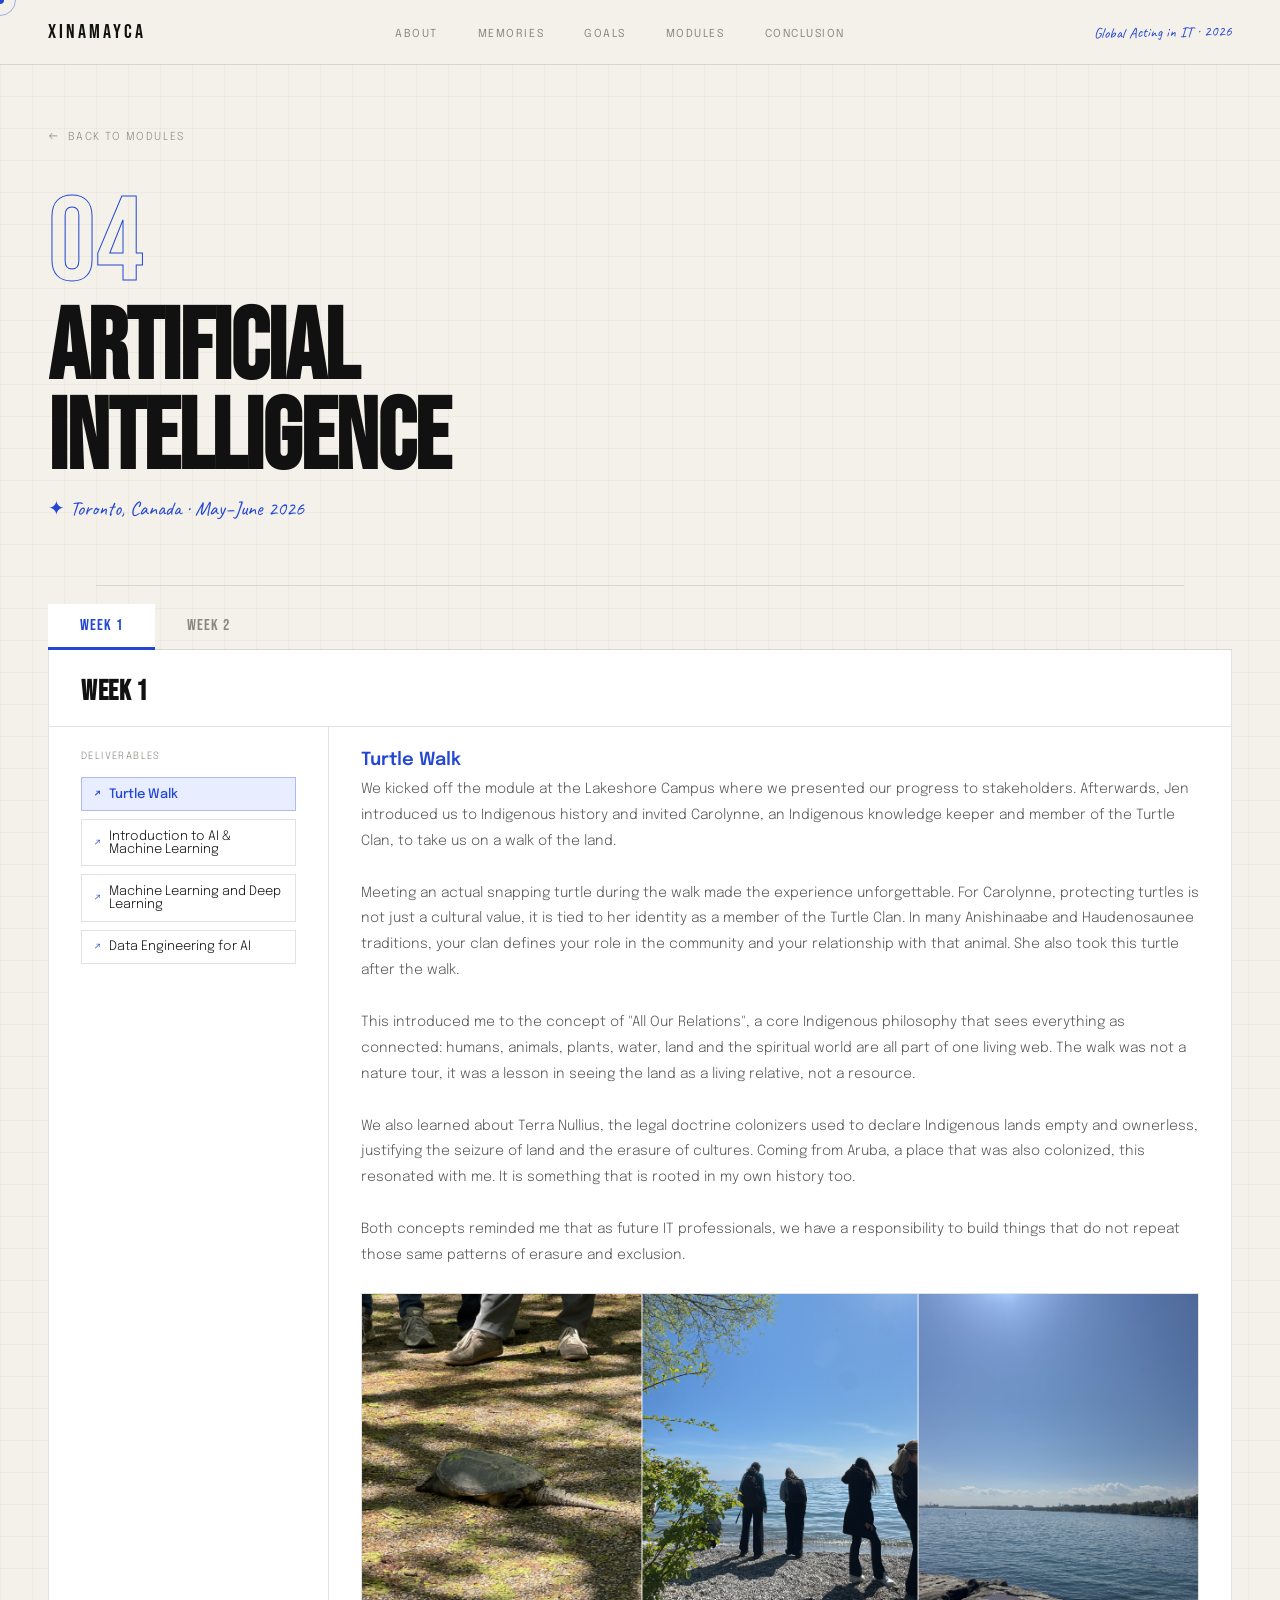
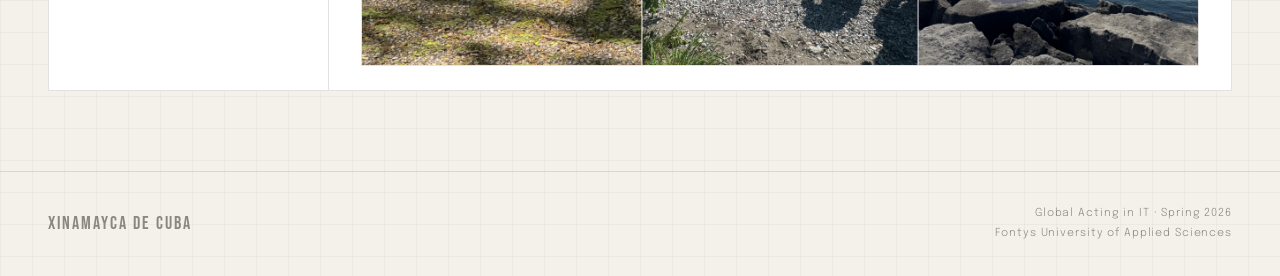
==== ai.html @ e4316b0e "Add AI week 2, data engineering content, and lab deliverables Co-Authored-By: Claude Opus 4.8 <norep" ====
<!DOCTYPE html>
<html lang="en">
<head>
<meta charset="UTF-8">
<meta name="viewport" content="width=device-width, initial-scale=1.0">
<title>AI — Xinamayca de Cuba</title>
<link rel="preconnect" href="https://fonts.googleapis.com">
<link href="https://fonts.googleapis.com/css2?family=Bebas+Neue&family=Caveat:wght@400;600&family=Epilogue:ital,wght@0,300;0,400;0,500;1,300;1,400&display=swap" rel="stylesheet">
<link rel="stylesheet" href="style.css">
</head>
<body>

<div class="cursor" id="cursor"></div>
<div class="cursor-ring" id="ring"></div>

<nav>
  <a href="index.html" class="nav-logo">Xinamayca</a>
  <ul class="nav-links">
    <li><a href="index.html#about">About</a></li>
    <li><a href="index.html#journey">Memories</a></li>
    <li><a href="index.html#goals">Goals</a></li>
    <li class="nav-dropdown">
      <a href="index.html#modules">Modules</a>
      <ul class="nav-dropdown-menu">
        <li><a href="hcd.html">Human Centered Design</a></li>
        <li><a href="se.html">Software Engineering</a></li>
        <li><a href="iot.html">Internet of Things</a></li>
        <li><a href="ai.html">Artificial Intelligence</a></li>
      </ul>
    </li>
    <li><a href="index.html#conclusion">Conclusion</a></li>
  </ul>
  <button class="nav-hamburger" id="hamburger" aria-label="Menu"><span></span><span></span><span></span></button>
  <span class="nav-tag">Global Acting in IT · 2026</span>
</nav>

<section class="module-page">
  <a href="index.html#modules" class="module-back">Back to modules</a>

  <div class="module-hero reveal">
    <div class="module-hero-num">04</div>
    <h1 class="module-hero-title">Artificial<br>Intelligence</h1>
    <p class="module-hero-location">✦ Toronto, Canada · May–June 2026</p>
  </div>

  <div class="divider"></div>
  <br>

  <!-- Week navigation -->
  <div class="week-nav reveal">
    <button class="week-tab active" onclick="showWeekAI(1, this)">Week 1</button>
    <button class="week-tab" onclick="showWeekAI(2, this)">Week 2</button>
  </div>

  <!-- Week 1 -->
  <div class="week-panel active" id="ai-week-1">
    <div class="week-panel-header">
      <h2 class="week-panel-title">Week 1</h2>
    </div>
    <div class="week-panel-body">
      <div class="week-docs">
        <p class="week-docs-label">Deliverables</p>
        <ul class="week-doc-list">
          <li class="week-doc-item active" onclick="showDoc('ai1', 'turtle', this)">Turtle Walk</li>
          <li class="week-doc-item" onclick="showDoc('ai1', 'ml', this)">Introduction to AI & Machine Learning</li>
          <li class="week-doc-item" onclick="showDoc('ai1', 'mldl', this)">Machine Learning and Deep Learning</li>
          <li class="week-doc-item" onclick="showDoc('ai1', 'dataeng', this)">Data Engineering for AI</li>
        </ul>
      </div>
      <div class="week-reflection">
        <div class="doc-content active" id="ai1-turtle">
          <p class="week-sub">Turtle Walk</p>
          <p class="week-reflection-body">We kicked off the module at the Lakeshore Campus where we presented our progress to stakeholders. Afterwards, Jen introduced us to Indigenous history and invited Carolynne, an Indigenous knowledge keeper and member of the Turtle Clan, to take us on a walk of the land.<br><br>Meeting an actual snapping turtle during the walk made the experience unforgettable. For Carolynne, protecting turtles is not just a cultural value, it is tied to her identity as a member of the Turtle Clan. In many Anishinaabe and Haudenosaunee traditions, your clan defines your role in the community and your relationship with that animal. She also took this turtle after the walk.<br><br>This introduced me to the concept of "All Our Relations", a core Indigenous philosophy that sees everything as connected: humans, animals, plants, water, land and the spiritual world are all part of one living web. The walk was not a nature tour, it was a lesson in seeing the land as a living relative, not a resource.<br><br>We also learned about Terra Nullius, the legal doctrine colonizers used to declare Indigenous lands empty and ownerless, justifying the seizure of land and the erasure of cultures. Coming from Aruba, a place that was also colonized, this resonated with me. It is something that is rooted in my own history too.<br><br>Both concepts reminded me that as future IT professionals, we have a responsibility to build things that do not repeat those same patterns of erasure and exclusion.</p>
          <img src="img/Turtle walk.png" alt="Turtle Walk" class="doc-img" onclick="openLightbox('img/Turtle walk.png')" style="cursor:pointer;">
        </div>
        <div class="doc-content" id="ai1-ml">
          <p class="week-sub">Introduction to AI & Machine Learning</p>
          <p class="week-reflection-body">Our second day was dedicated to an introduction to Artificial Intelligence, Machine Learning and Deep Learning, led by Dr. Ibrahim Tamim.<br><br>The lecture started by contextualizing AI in everyday life, from healthcare and self-driving cars to finance, cybersecurity and even video games. What struck me was how present AI already is in things we don't really pay attention to.<br><br>We also explored the origins of AI, going back to the Dartmouth workshop in 1956 where the term "artificial intelligence" was first coined, and even earlier to Alan Turing's foundational question: "Can machines think?" We also learned about the evolution of processing power and data transfer speeds, which helped me understand why AI has only really exploded in recent years despite the ideas being much older.<br><br>From there we dove into the three layers: AI as the broad field, Machine Learning as a subset that learns from data, and Deep Learning as a further subset using neural networks. The distinction between supervised, unsupervised and reinforcement learning was also covered.<br><br>What I particularly appreciated was how Ibrahim delivered the content. Coming from a background in design with no prior technical knowledge of AI, I was a little nervous going in. But he explained everything in a way that was genuinely easy to follow. He kept it interesting throughout the entire lecture, never losing my attention, which is not always easy with such a dense topic.</p>
          <p class="week-sub">Side Quest</p>
          <p class="week-reflection-body">Later that day we stepped away from the classroom for an outdoor exploration with Jen and Lynn River. We went on a nature walk where we learned about the trees, local animals and the lake surrounding us. We spotted squirrels, birds and a turtle again, which after learning about Carolynne and the Turtle Clan the day before, felt a little more meaningful. It was a nice balance to the more technical parts of the day and a good opportunity to connect with the environment and with each other outside of a classroom setting.</p>
          <img src="img/Nature_Walk.png" alt="Nature Walk" class="doc-img" onclick="openLightbox('img/Nature_Walk.png')" style="cursor:pointer;">
        </div>
        <div class="doc-content" id="ai1-dataeng">
          <p class="week-sub">Data Engineering for AI</p>
          <p class="week-reflection-body">On the last day of the week we had a lecture on data engineering for AI, led by Professor Parisa. This session was all about learning how to actually prepare and manipulate datasets before feeding them into a machine learning model, which is one of the most important steps in the whole AI pipeline.<br><br>We worked with Pandas, a Python library built for data manipulation. We started with the two core structures: a Series, which is essentially a labeled one dimensional array, and a DataFrame, which is a two dimensional table with named rows and columns. Most real world datasets come in the form of a DataFrame.<br><br>The main thing Professor Parisa wanted us to internalize was that preparing a dataset follows a repeatable workflow. The same set of steps every time a new file lands on your desk, before you ever feed it to a model. It is basically a "load it, look at it, clean it" loop:</p>
          <ol class="doc-steps">
            <li>Load the data. Always start by reading the file in, telling Pandas that the first row holds the column names rather than data, and assigning it to a variable (usually df).
              <pre class="doc-code">df = pd.read_csv("mtcars.csv", header=0)</pre>
            </li>
            <li>Inspect it. Before touching anything, get a feel for what you are holding. This is the "look before you leap" step, making sure nothing came in broken.
              <pre class="doc-code">df.head()      # first 5 rows
df.shape       # (rows, columns)
df.dtypes      # data type of each column
df.columns     # column names</pre>
            </li>
            <li>Handle missing data. Real datasets almost always have holes (NaN values). First you find where they are, then you decide whether to drop the incomplete rows or fill them in, either with a constant, a per column value, or something smarter like the column average.
              <pre class="doc-code">df.isnull()              # map of where the NaNs are
df.dropna()              # remove rows with missing values
df.fillna(df.mean())     # fill NaNs with the column average</pre>
            </li>
            <li>Select and reshape. Now you shape the data into what you actually need, selecting specific rows and columns by label, renaming columns, dropping the ones you do not want, and creating new derived columns.
              <pre class="doc-code">df.loc[1:5, "disp":"wt"]              # select rows/columns by label
df.rename(columns={"old": "new"})     # rename columns
df.drop("col", axis=1)                # drop a column
df["new_col"] = df["col"] / 2         # create a derived column</pre>
            </li>
            <li>Sort and combine. Finally, you order the data and, if it came in separate pieces, stitch the multiple tables together.
              <pre class="doc-code">df.sort_values(by=["col"])            # sort the data
pd.concat([df1, df2], axis=0)         # stack tables top to bottom</pre>
            </li>
          </ol>
          <p class="week-reflection-body">The key idea was that this process is the same five moves every single time, which made it feel a lot less intimidating. Instead of seeing data preparation as a messy, unpredictable task, I started to see it as a clear routine you can rely on.<br><br>It was a very practical session and felt like a natural continuation of everything we had been learning throughout the week. By the end I had a much clearer idea of what it actually takes to get data ready for AI.<br><br>I also added color to the tables in my file to understand the distinction better (still a UX student lol).</p>
          <hr class="doc-divider">
          <div class="doc-btn-row">
            <a href="data_engineering.html" target="_blank" class="doc-btn">Salaries dataset</a>
          </div>
        </div>
        <div class="doc-content" id="ai1-mldl">
          <p class="week-sub">Machine Learning and Deep Learning</p>
          <p class="week-reflection-body">We further deepened our understanding of Machine Learning with a second session led by Ibrahim. This time the focus was on data and the different types of ML.<br><br>We started by understanding what data actually is and how central it is to everything in AI. Without good data there is no good model. We looked at the difference between structured data, unstructured data and semi-structured data, and learned how to read a dataset, identifying variables, rows, dependent and independent variables, and categorical versus numerical types.<br><br>From there we went deeper into the three categories of Machine Learning: supervised learning, unsupervised learning and reinforcement learning. The one that stood out most to me was supervised learning, where the model learns from labeled data to make predictions. We saw real world examples like disease diagnosis, loan approval, house price prediction and sentiment analysis, which made it much easier to understand how these models actually get used in practice.<br><br>Alongside the theory we also completed Lab 1 and practiced linear regression using a salary dataset that was provided to us. During this part I mainly followed along with Ibrahim, focusing on understanding the basics rather than diving too deep into the code. So far everything was understandable and I felt like I was building a solid foundation. The next day we would go further and get more hands on practice with preparing datasets for use in AI.</p>
          <hr class="doc-divider">
          <div class="doc-btn-row">
            <a href="Lab_1_Exercises.pdf" target="_blank" class="doc-btn">Lab 1 Exercises</a>
            <a href="Lab_1.html" target="_blank" class="doc-btn">Lab 1 Results</a>
            <a href="Salary_Ibrahim.html" target="_blank" class="doc-btn">Salary Lab Exercise</a>
          </div>
        </div>
      </div>
    </div>
  </div>

  <!-- Week 2 -->
  <div class="week-panel" id="ai-week-2">
    <div class="week-panel-header">
      <h2 class="week-panel-title">Week 2</h2>
    </div>
    <div class="week-panel-body">
      <div class="week-docs">
        <p class="week-docs-label">Deliverables</p>
        <ul class="week-doc-list">
          <li class="week-doc-item active" onclick="showDoc('ai2', 'humber', this)">Exploring in the Humber River</li>
        </ul>
      </div>
      <div class="week-reflection">
        <div class="doc-content active" id="ai2-humber">
          <p class="week-sub">Exploring in the Humber River</p>
          <p class="week-reflection-body">So on a bright and early Monday morning we had the lovely opportunity to go INSIDE of the Humber River. Now many of my classmates did not want to, but I WAS EXCITED!<br><br>We got to wear these funny minion looking costumes and basically we had to collect tiny critters in the river and distinguish them to see if the river is healthy. It turns out the little creatures living in the water can tell you a lot about how healthy the river is, so finding certain ones can be a good sign, and finding many of others can mean a bad sign. I forgot all the names for these creatures, but we were helping them collect data for the river, so Jen and Mike were very grateful for our participation.<br><br>It was such a fun experience and a nice change from sitting in the classroom.</p>
        </div>
      </div>
    </div>
  </div>

</section>

<footer>
  <span class="footer-logo">Xinamayca de Cuba</span>
  <div class="footer-info">
    Global Acting in IT · Spring 2026<br>
    Fontys University of Applied Sciences
  </div>
</footer>

<div class="lightbox" id="lightbox" onclick="closeLightbox()">
  <img class="lightbox-img" id="lightbox-img" src="" alt="">
</div>

<script>
function openLightbox(src) {
  document.getElementById('lightbox-img').src = src;
  document.getElementById('lightbox').classList.add('active');
}
function closeLightbox() {
  document.getElementById('lightbox').classList.remove('active');
}
function showWeekAI(num, btn) {
  document.querySelectorAll('.week-panel').forEach(p => p.classList.remove('active'));
  document.querySelectorAll('.week-tab').forEach(b => b.classList.remove('active'));
  document.getElementById('ai-week-' + num).classList.add('active');
  btn.classList.add('active');
}
function showDoc(week, doc, item) {
  const panel = item.closest('.week-panel');
  panel.querySelectorAll('.week-doc-item').forEach(i => i.classList.remove('active'));
  panel.querySelectorAll('.doc-content').forEach(d => d.classList.remove('active'));
  item.classList.add('active');
  document.getElementById(week + '-' + doc).classList.add('active');
}
</script>
<script src="script.js"></script>
</body>
</html>
---- style.css ----
*, *::before, *::after { box-sizing: border-box; margin: 0; padding: 0; }

:root {
  --off-white: #f4f1ea;
  --black: #111111;
  --blue: #2347d4;
  --blue-light: #e8edff;
  --muted: #888880;
  --border: rgba(17,17,17,0.12);
  --grid-color: rgba(17,17,17,0.03);
}

html { scroll-behavior: smooth; }

body {
  background-color: var(--off-white);
  background-image:
    linear-gradient(var(--grid-color) 1px, transparent 1px),
    linear-gradient(90deg, var(--grid-color) 1px, transparent 1px);
  background-size: 32px 32px;
  color: var(--black);
  font-family: 'Epilogue', sans-serif;
  font-weight: 300;
  overflow-x: hidden;
  cursor: none;
}

/* cursor */
.cursor { width: 8px; height: 8px; background: var(--blue); border-radius: 50%; position: fixed; pointer-events: none; z-index: 9999; transform: translate(-50%,-50%); transition: width .15s, height .15s; }
.cursor-ring { width: 32px; height: 32px; border: 1px solid var(--blue); border-radius: 50%; position: fixed; pointer-events: none; z-index: 9998; transform: translate(-50%,-50%); opacity: 0.4; transition: all .12s ease; }

/* NAV */
nav {
  position: fixed; top: 0; left: 0; right: 0; z-index: 100;
  display: flex; justify-content: space-between; align-items: center;
  padding: 1.25rem 3rem;
  background: rgba(244,241,234,0.88);
  backdrop-filter: blur(10px);
  border-bottom: 1px solid var(--border);
}
.nav-logo { font-family: 'Bebas Neue', sans-serif; font-size: 20px; letter-spacing: 3px; color: var(--black); text-decoration: none; }
.nav-links { display: flex; gap: 2.5rem; list-style: none; }
.nav-links a { font-size: 11px; letter-spacing: 0.14em; text-transform: uppercase; color: var(--muted); text-decoration: none; transition: color .2s; font-weight: 400; }
.nav-links a:hover { color: var(--blue); }
.nav-tag { font-family: 'Caveat', cursive; font-size: 15px; color: var(--blue); transform: rotate(-1deg); display: inline-block; }

/* NAV DROPDOWN */
.nav-dropdown { position: relative; }
.nav-dropdown-menu { display: none; position: absolute; top: 100%; left: 50%; transform: translateX(-50%); padding-top: .75rem; background: transparent; list-style: none; min-width: 200px; }
.nav-dropdown-menu::before { content: ''; position: absolute; top: .75rem; left: 0; right: 0; bottom: 0; background: rgba(244,241,234,0.97); backdrop-filter: blur(10px); border: 1px solid var(--border); box-shadow: 4px 4px 0 var(--border); z-index: -1; }
.nav-dropdown:hover .nav-dropdown-menu { display: block; }
.nav-dropdown-menu li a { display: block; font-size: 11px; letter-spacing: .14em; text-transform: uppercase; color: var(--muted); text-decoration: none; padding: .65rem 1.25rem; transition: color .2s, background .2s; font-weight: 400; white-space: nowrap; }
.nav-dropdown-menu li a:hover { color: var(--blue); background: var(--blue-light); }
.nav-dropdown-menu li + li { border-top: 1px solid var(--border); }

/* HERO */
.hero {
  min-height: 100vh;
  display: flex; flex-direction: column; justify-content: center;
  padding: 8rem 3rem 4rem;
  position: relative;
}
.hero-eyebrow { font-family: 'Caveat', cursive; font-size: 24px; color: var(--blue); margin-bottom: 1rem; display: flex; align-items: center; gap: 10px; opacity: 0; animation: fadeUp .7s .2s forwards; }
.hero-title { font-family: 'Bebas Neue', sans-serif; font-size: clamp(80px, 14vw, 190px); line-height: .9; letter-spacing: -2px; margin-bottom: 2.5rem; opacity: 0; animation: fadeUp .7s .35s forwards; }
.hero-title .outline { -webkit-text-stroke: 1.5px var(--black); color: transparent; display: block; }
.hero-title .blue { color: var(--blue); display: block; }
.hero-bottom { display: flex; justify-content: space-between; align-items: flex-end; opacity: 0; animation: fadeUp .7s .5s forwards; }
.hero-desc { font-size: 14px; line-height: 1.85; color: var(--muted); max-width: 360px; }
.hero-desc strong { color: var(--black); font-weight: 400; }
.hero-scroll { display: flex; flex-direction: column; align-items: center; gap: 8px; color: var(--muted); font-size: 10px; letter-spacing: .14em; text-transform: uppercase; text-decoration: none; transition: color .2s; }
.hero-scroll:hover { color: var(--blue); }
.scroll-line { width: 1px; height: 44px; background: linear-gradient(to bottom, var(--muted), transparent); animation: pulse 2s infinite; }
.hero-sticker { position: absolute; top: 12rem; right: 3rem; font-family: 'Caveat', cursive; font-size: 13px; color: var(--blue); border: 1.5px solid var(--blue); padding: 8px 14px; border-radius: 2px; transform: rotate(3deg); background: var(--blue-light); opacity: 0; animation: fadeUp .7s .7s forwards; white-space: nowrap; }
.hero-title-row {
  display: flex;
  align-items: center;
  gap: 6rem;
}

.hero-maps {
  position: relative;
  flex-shrink: 0;
  width: 600px;
  height: 400px;
}

.hero-map { height: auto; display: block; cursor: default; }
.hero-map path { fill: none; transition: fill .3s; }
.hero-map:hover path { fill: var(--blue); }
.hero-map-at:hover path { fill: url(#fill-at); }
.hero-map-ca:hover path, .hero-map-gr:hover path { fill: none; }
.hero-map-link { display: contents; cursor: none; }
.map-tooltip-wrap { position: absolute; }
.map-tooltip-wrap::after { content: attr(data-tooltip); position: absolute; bottom: calc(100% + 8px); top: auto; left: 50%; transform: translateX(-50%); background: var(--black); color: white; font-family: 'Epilogue', sans-serif; font-size: 11px; letter-spacing: .08em; white-space: nowrap; padding: .4rem .75rem; pointer-events: none; opacity: 0; transition: opacity .2s; z-index: 9999; }
.map-tooltip-wrap:hover::after { opacity: 1; }
.hero-map-nl { width: 180px; }
.map-tooltip-wrap:first-child { top: 0; left: 0; }
.map-wrap-at { top: 0; left: 200px; }
.map-wrap-at .hero-map-at { width: 320px; }
.map-wrap-gr { top: 270px; left: -30px; }
.map-wrap-gr .hero-map-gr { width: 250px; }
.map-wrap-ca { top: 240px; left: 260px; }
.map-wrap-ca .hero-map-ca { width: 320px; }

/* SECTION BASE */
section { padding: 5rem 3rem; position: relative; }
.section-tag { font-family: 'Caveat', cursive; font-size: 24px; color: var(--blue); margin-bottom: -0.5rem; }
.section-title { font-family: 'Bebas Neue', sans-serif; font-size: clamp(40px, 6vw, 72px); letter-spacing: -.5px; line-height: 1; margin-top: 1rem; margin-bottom: 2.5rem; }
.divider { height: 1px; background: var(--border); margin: 0 3rem; }

/* ABOUT */
#about .section-title { font-size: clamp(60px, 10vw, 120px); margin-top: 0.8rem; margin-bottom: 0; }
.about-grid { display: grid; grid-template-columns: 1fr 1fr; gap: 5rem; align-items: start; }
.about-text p { font-size: 15px; line-height: 1.85; color: #444; margin-bottom: 1.25rem; }
.about-text p:last-child { margin-bottom: 0; }
.about-text strong { color: var(--black); font-weight: 500; }
.highlight-box { display: inline-block; background: var(--blue); color: white; padding: 2px 8px; font-weight: 500; border-radius: 2px; }
.about-visual { display: flex; flex-direction: column; gap: 1.5rem; align-items: center; }
.about-photo { width: 100%; max-width: 420px; border-radius: 4px; object-fit: cover; display: block; margin-top: -7rem; }

/* Photo strip */
.photo-strip { background: white; padding: 10px 10px 32px; box-shadow: 4px 6px 20px rgba(0,0,0,0.15); transform: rotate(2deg); max-width: 260px; width: 100%; }
.photo-strip-inner { display: grid; grid-template-columns: 1fr 1fr; gap: 6px; }
.photo-slot { aspect-ratio: 1; background: #e0ddd6; display: flex; align-items: center; justify-content: center; overflow: hidden; }
.photo-slot img { width: 100%; height: 100%; object-fit: cover; filter: grayscale(30%); }
.photo-slot-placeholder { width: 100%; height: 100%; background: #d8d5ce; display: flex; align-items: center; justify-content: center; }
.photo-slot-placeholder span { font-family: 'Caveat', cursive; font-size: 12px; color: #999; }
.strip-caption { font-family: 'Caveat', cursive; font-size: 13px; color: var(--muted); text-align: center; margin-top: 8px; }

/* Fun facts */
.fun-facts { display: flex; flex-direction: column; gap: 10px; width: 100%; }
.fact-tag { background: white; border: 1px solid var(--border); border-radius: 2px; padding: 10px 14px; font-size: 13px; color: #444; display: flex; align-items: flex-start; gap: 10px; box-shadow: 2px 2px 0 var(--border); }
.fact-tag .fact-icon { font-size: 15px; flex-shrink: 0; }

/* JOURNEY / GALLERY */
.gallery-label { font-family: 'Caveat', cursive; font-size: 14px; color: var(--muted); margin-bottom: 1rem; }
.polaroid-grid { display: grid; grid-template-columns: repeat(4, 1fr); gap: 1.5rem; }
.polaroid { background: white; padding: 10px 10px 36px; box-shadow: 3px 4px 14px rgba(0,0,0,0.1); position: relative; transition: transform .2s, box-shadow .2s; }
.polaroid[onclick]:hover { transform: translateY(-6px) rotate(0deg) !important; box-shadow: 6px 12px 24px rgba(0,0,0,0.18); cursor: none; }
.polaroid:nth-child(1) { transform: rotate(-2deg); }
.polaroid:nth-child(2) { transform: rotate(1.5deg); }
.polaroid:nth-child(3) { transform: rotate(-1deg); }
.polaroid:nth-child(4) { transform: rotate(2.5deg); }
.polaroid:nth-child(5) { transform: rotate(-1.5deg); }
.polaroid:nth-child(6) { transform: rotate(1deg); }
.polaroid:nth-child(7) { transform: rotate(-2.5deg); }
.polaroid:nth-child(8) { transform: rotate(0.5deg); }
.polaroid-img { aspect-ratio: 1; background: #e0ddd6; width: 100%; display: flex; align-items: center; justify-content: center; overflow: hidden; }
.polaroid-img img { width: 100%; height: 100%; object-fit: cover; }
.polaroid-img span { font-family: 'Caveat', cursive; font-size: 18px; color: #bbb; text-align: center; padding: 8px; }
.polaroid-caption { font-family: 'Caveat', cursive; font-size: 13px; color: var(--muted); text-align: center; position: absolute; bottom: 8px; left: 0; right: 0; }

/* SECTION HEADER ROW */
.section-header-row { display: flex; justify-content: space-between; align-items: flex-end; margin-bottom: 2.5rem; }
.section-header-row .section-title { margin-bottom: 0; }
.gallery-label { font-family: 'Caveat', cursive; font-size: 22px; color: var(--muted); text-align: right; line-height: 1.5; }

/* LIGHTBOX */
.lightbox { display: none; position: fixed; inset: 0; background: rgba(0,0,0,0.85); z-index: 9999; align-items: center; justify-content: center; cursor: none; }
.lightbox.active { display: flex; }
.lightbox-img { max-width: 90vw; max-height: 90vh; object-fit: contain; box-shadow: 0 20px 60px rgba(0,0,0,0.5); }

/* GOALS */
.goals-grid { display: grid; grid-template-columns: repeat(3,1fr); gap: 1.5rem; }
.goal-card { background: white; border: 1px solid var(--border); padding: 1.75rem; position: relative; box-shadow: 3px 3px 0 var(--border); }
.goal-num { font-family: 'Bebas Neue', sans-serif; font-size: 56px; color: var(--blue-light); line-height: 1; margin-bottom: .5rem; -webkit-text-stroke: 1px var(--blue); color: transparent; }
.goal-title { font-size: 14px; font-weight: 500; color: var(--black); margin-bottom: .75rem; }
.goal-body { font-size: 13px; color: #666; line-height: 1.7; }
.goal-tape { position: absolute; top: -10px; left: 50%; transform: translateX(-50%); width: 40px; height: 18px; background: rgba(35,71,212,0.15); border: 1px solid rgba(35,71,212,0.2); }

/* MODULES */
.module-tabs { display: flex; gap: 0; border-bottom: 1px solid var(--border); margin-bottom: 2.5rem; overflow-x: auto; }
.tab-btn { font-family: 'Bebas Neue', sans-serif; font-size: 16px; letter-spacing: 1px; padding: .75rem 1.75rem; border: none; background: none; color: var(--muted); cursor: none; border-bottom: 3px solid transparent; transition: all .2s; white-space: nowrap; position: relative; top: 1px; }
.tab-btn:hover { color: var(--black); }
.tab-btn.active { color: var(--blue); border-bottom-color: var(--blue); background: white; }
.tab-content { display: none; }
.tab-content.active { display: block; }

.module-grid { display: grid; grid-template-columns: 1fr 1fr; gap: 2rem; }
.module-section { background: white; border: 1px solid var(--border); padding: 1.5rem; box-shadow: 3px 3px 0 var(--border); }
.ms-label { font-family: 'Caveat', cursive; font-size: 14px; color: var(--blue); margin-bottom: .5rem; }
.ms-title { font-family: 'Bebas Neue', sans-serif; font-size: 22px; letter-spacing: .5px; margin-bottom: 1rem; }
.ms-body { font-size: 13px; color: #555; line-height: 1.75; }

.week-list { display: flex; flex-direction: column; gap: 1rem; }
.week-item { border-left: 2px solid var(--blue); padding-left: 1rem; }
.week-label { font-size: 10px; letter-spacing: .12em; text-transform: uppercase; color: var(--blue); margin-bottom: 3px; }
.week-title { font-size: 14px; font-weight: 500; color: var(--black); margin-bottom: 4px; }
.week-body { font-size: 13px; color: #666; line-height: 1.65; }

.reflection-card { background: var(--blue-light); border: 1px solid rgba(35,71,212,0.2); padding: 1.25rem; margin-top: 1rem; }
.rc-label { font-family: 'Caveat', cursive; font-size: 13px; color: var(--blue); margin-bottom: .4rem; }
.rc-body { font-size: 13px; color: #444; line-height: 1.7; font-style: italic; }

.coming-soon { grid-column: span 2; background: white; border: 1.5px dashed var(--border); padding: 3rem; display: flex; flex-direction: column; align-items: center; justify-content: center; gap: 8px; }
.cs-label { font-family: 'Caveat', cursive; font-size: 18px; color: var(--muted); }
.cs-sub { font-size: 12px; color: #bbb; letter-spacing: .08em; }

/* MODULE CARDS */
.module-cards { display: grid; grid-template-columns: repeat(2, 1fr); gap: 1.5rem; }
.module-card {
  display: flex; align-items: center; gap: 1.5rem;
  background: white; border: 1px solid var(--border);
  padding: 1.75rem 2rem;
  text-decoration: none; color: var(--black);
  box-shadow: 3px 3px 0 var(--border);
  transition: box-shadow .2s, transform .2s;
  position: relative; overflow: hidden;
}
.module-card:hover { box-shadow: 6px 6px 0 var(--blue); transform: translate(-2px, -2px); }
.module-card-num { font-family: 'Bebas Neue', sans-serif; font-size: 48px; color: var(--blue-light); -webkit-text-stroke: 1px var(--blue); color: transparent; line-height: 1; flex-shrink: 0; }
.module-card-location { font-size: 10px; letter-spacing: .14em; text-transform: uppercase; color: var(--muted); display: block; margin-bottom: .25rem; }
.module-card-title { font-family: 'Bebas Neue', sans-serif; font-size: 28px; letter-spacing: .5px; line-height: 1; margin: 0; }
.module-card-arrow { font-size: 22px; color: var(--blue); margin-left: auto; flex-shrink: 0; transition: transform .2s; }
.module-card:hover .module-card-arrow { transform: translateX(4px); }

/* WEEK NAV */
.week-nav { display: flex; gap: 0; border-bottom: 1px solid var(--border); margin-bottom: 0; }
.week-tab { font-family: 'Bebas Neue', sans-serif; font-size: 16px; letter-spacing: 1px; padding: .75rem 2rem; border: none; background: none; color: var(--muted); cursor: none; border-bottom: 3px solid transparent; transition: all .2s; position: relative; top: 1px; }
.week-tab:hover { color: var(--black); }
.week-tab.active { color: var(--blue); border-bottom-color: var(--blue); background: white; }

.week-panel { display: none; background: white; border: 1px solid var(--border); border-top: none; }
.week-panel.active { display: block; }
.week-panel-header { padding: 1.75rem 2rem 1.25rem; border-bottom: 1px solid var(--border); }
.week-panel-tag { font-family: 'Caveat', cursive; font-size: 15px; color: var(--blue); margin-bottom: .25rem; }
.week-panel-title { font-family: 'Bebas Neue', sans-serif; font-size: 28px; letter-spacing: .5px; line-height: 1; }
.week-panel-body { display: grid; grid-template-columns: 280px 1fr; }
.week-docs { border-right: 1px solid var(--border); padding: 1.5rem 2rem; }
.week-docs-label { font-size: 10px; letter-spacing: .14em; text-transform: uppercase; color: var(--muted); margin-bottom: 1rem; }
.week-doc-list { list-style: none; display: flex; flex-direction: column; gap: .5rem; }
.week-doc-item { font-size: 13px; color: var(--black); padding: .6rem .75rem; border: 1px solid var(--border); display: flex; align-items: center; gap: .5rem; }
.week-doc-item { cursor: none; }
.week-doc-item::before { content: '↗'; font-size: 11px; color: var(--blue); }
.week-doc-item.active { background: var(--blue-light); border-color: rgba(35,71,212,0.3); color: var(--blue); font-weight: 500; }
.doc-content { display: none; }
.doc-content.active { display: block; }
.week-sub { font-family: 'Epilogue', sans-serif; font-size: 18px; font-weight: 600; color: var(--blue); margin-top: 1.5rem; margin-bottom: .5rem; }
.week-sub:first-child { margin-top: 0; }
.week-list-body { font-size: 14px; color: #555; line-height: 1.85; padding-left: 1.25rem; margin-top: .5rem; display: flex; flex-direction: column; gap: .4rem; }
.doc-img { width: 100%; margin-top: 1.5rem; border: 1px solid var(--border); display: block; }
.doc-img-half { width: 50%; }
.doc-divider { border: none; border-top: 1px solid var(--border); margin: 1.5rem 0; }
.doc-btn-row { display: flex; gap: .75rem; margin-top: 1rem; }
.doc-img-grid { display: flex; flex-direction: column; gap: 2rem; margin-top: 1.5rem; }
.doc-img-grid-item { display: flex; gap: 1.5rem; align-items: flex-start; }
.doc-img-grid-item img { width: 60%; border: 1px solid var(--border); display: block; flex-shrink: 0; cursor: pointer; transition: opacity .2s; }
.doc-img-grid-item img:hover { opacity: .8; }
.doc-img-grid-text { display: flex; flex-direction: column; gap: .5rem; }
.doc-img-grid-caption { font-family: 'Epilogue', sans-serif; font-size: 14px; letter-spacing: .08em; text-transform: uppercase; color: var(--blue); font-weight: 700; }
.doc-img-grid-desc { font-family: 'Epilogue', sans-serif; font-size: 14px; color: #555; line-height: 1.85; }
.doc-btn { font-size: 11px; letter-spacing: .12em; text-transform: uppercase; font-weight: 500; color: white; background: var(--blue); padding: .6rem 1.25rem; text-decoration: none; transition: opacity .2s; }
.doc-btn:hover { opacity: .8; }
.week-reflection { padding: 0; }
.doc-content.active { display: block; padding: 1.5rem 2rem; }
.week-reflection-label { font-family: 'Caveat', cursive; font-size: 15px; color: var(--blue); margin-bottom: .75rem; }
.week-reflection-body { font-size: 14px; color: #555; line-height: 1.85; }
.doc-steps { font-size: 14px; color: #555; line-height: 1.85; padding-left: 1.25rem; margin: 1rem 0; display: flex; flex-direction: column; gap: 1rem; }
.doc-steps > li { padding-left: .25rem; }
.doc-code { font-family: 'Menlo', 'Consolas', 'DejaVu Sans Mono', monospace; font-size: 12.5px; line-height: 1.7; color: #111; background: var(--blue-light); border: 1px solid var(--border); border-radius: 4px; padding: .85rem 1rem; margin: .65rem 0 0; overflow-x: auto; white-space: pre; }

@media(max-width:768px){
  .week-panel-body { grid-template-columns: 1fr; }
  .week-docs { border-right: none; border-bottom: 1px solid var(--border); }
}

/* MODULE PAGE */
.module-page { padding-top: 8rem; }
.module-back { display: inline-flex; align-items: center; gap: .5rem; font-size: 11px; letter-spacing: .14em; text-transform: uppercase; color: var(--muted); text-decoration: none; margin-bottom: 2.5rem; transition: color .2s; }
.module-back:hover { color: var(--blue); }
.module-back::before { content: '←'; font-size: 14px; }
.module-hero { margin-bottom: 4rem; }
.module-hero-num { font-family: 'Bebas Neue', sans-serif; font-size: 120px; color: transparent; -webkit-text-stroke: 1px var(--blue); line-height: 1; }
.module-hero-title { font-family: 'Bebas Neue', sans-serif; font-size: clamp(48px, 8vw, 100px); line-height: .9; letter-spacing: -1px; }
.module-hero-location { font-family: 'Caveat', cursive; font-size: 20px; color: var(--blue); margin-top: .75rem; }
.module-content { display: grid; grid-template-columns: 1fr 1fr; gap: 2rem; }
.module-block { background: white; border: 1px solid var(--border); padding: 1.5rem; box-shadow: 3px 3px 0 var(--border); }
.module-block-label { font-family: 'Caveat', cursive; font-size: 14px; color: var(--blue); margin-bottom: .5rem; }
.module-block-title { font-family: 'Bebas Neue', sans-serif; font-size: 20px; letter-spacing: .5px; margin-bottom: 1rem; }
.module-block-body { font-size: 13px; color: #555; line-height: 1.75; }
.module-coming-soon { grid-column: span 2; background: white; border: 1.5px dashed var(--border); padding: 4rem; display: flex; flex-direction: column; align-items: center; justify-content: center; gap: 8px; }

@media(max-width:768px){
  .module-cards { grid-template-columns: 1fr; }
  .module-content { grid-template-columns: 1fr; }
  .module-coming-soon { grid-column: span 1; }
}

/* CONCLUSION */
.conclusion-box { background: var(--black); color: white; padding: 3rem; position: relative; overflow: hidden; }
.conclusion-box::before { content: ''; position: absolute; inset: 0; background-image: linear-gradient(rgba(255,255,255,0.03) 1px, transparent 1px), linear-gradient(90deg, rgba(255,255,255,0.03) 1px, transparent 1px); background-size: 32px 32px; pointer-events: none; }
.conclusion-inner { position: relative; z-index: 1; }
.conc-label { font-family: 'Caveat', cursive; font-size: 18px; color: var(--blue); margin-bottom: .5rem; }
.conc-title { font-family: 'Bebas Neue', sans-serif; font-size: clamp(36px, 5vw, 64px); line-height: 1; margin-bottom: 1.5rem; color: white; }
.conc-body { font-size: 14px; color: rgba(255,255,255,0.6); line-height: 1.85; max-width: 560px; }

/* FOOTER */
footer { border-top: 1px solid var(--border); padding: 2rem 3rem; display: flex; justify-content: space-between; align-items: center; }
.footer-logo { font-family: 'Bebas Neue', sans-serif; font-size: 18px; letter-spacing: 2px; color: var(--muted); }
.footer-info { font-size: 11px; color: var(--muted); letter-spacing: .08em; text-align: right; line-height: 1.8; }

/* ANIMATIONS */
@keyframes fadeUp { from { opacity:0; transform:translateY(20px); } to { opacity:1; transform:translateY(0); } }
@keyframes pulse { 0%,100%{opacity:.4} 50%{opacity:1} }
.reveal { opacity:0; transform:translateY(18px); transition: opacity .6s ease, transform .6s ease; }
.reveal.visible { opacity:1; transform:translateY(0); }

@media(max-width:768px){
  nav { padding:1rem 1.5rem; }
  section { padding:4rem 1.5rem; }
  .hero { padding:7rem 1.5rem 3rem; }
  .about-grid, .module-grid { grid-template-columns:1fr; }
  .goals-grid { grid-template-columns:1fr; }
  .polaroid-grid { grid-template-columns:repeat(2,1fr); }
  .coming-soon { grid-column:span 1; }
  footer { flex-direction:column; gap:1rem; align-items:center; text-align:center; }
  .divider { margin:0 1.5rem; }
}

/* ========== MOBILE / RESPONSIVE ========== */

/* Touch devices: disable custom cursor */
@media (pointer: coarse) {
  body { cursor: auto; }
  .cursor, .cursor-ring { display: none; }
  button, a, [onclick] { cursor: pointer; }
  .week-tab, .week-doc-item, .tab-btn { cursor: pointer; }
}

/* Hamburger button */
.nav-hamburger { display: none; flex-direction: column; justify-content: center; gap: 5px; background: none; border: none; cursor: pointer; padding: 6px; z-index: 101; flex-shrink: 0; }
.nav-hamburger span { width: 22px; height: 1.5px; background: var(--black); display: block; transition: transform .3s, opacity .3s; }
.nav-hamburger.open span:nth-child(1) { transform: translateY(6.5px) rotate(45deg); }
.nav-hamburger.open span:nth-child(2) { opacity: 0; }
.nav-hamburger.open span:nth-child(3) { transform: translateY(-6.5px) rotate(-45deg); }

@media (max-width: 768px) {
  /* Nav */
  .nav-hamburger { display: flex; }
  .nav-tag { display: none; }
  .nav-links {
    display: none;
    position: fixed;
    top: 57px;
    left: 0; right: 0;
    background: rgba(244,241,234,0.97);
    backdrop-filter: blur(10px);
    border-bottom: 1px solid var(--border);
    flex-direction: column;
    gap: 0;
    padding: .5rem 0;
    z-index: 99;
  }
  .nav-links.open { display: flex; }
  .nav-links > li > a { display: block; padding: .85rem 1.5rem; }
  .nav-dropdown { position: static; }
  .nav-dropdown-menu { display: block !important; position: static; transform: none; padding: 0; min-width: unset; background: transparent; }
  .nav-dropdown-menu::before { display: none; }
  .nav-dropdown-menu li a { padding: .65rem 2.5rem; }

  /* Hero */
  .hero-title-row { flex-direction: column; gap: 1rem; }
  .hero-maps { zoom: 0.62; }
  .hero-sticker { position: static; margin-top: .75rem; }
  .hero-bottom { flex-direction: column; gap: 1rem; align-items: flex-start; margin-top: 2rem; }
  .hero-desc { max-width: 100%; }
  .hero-title { text-align: center; }
  .hero-eyebrow { font-size: 16px; justify-content: center; }

  /* About */
  .about-photo { margin-top: 0; }

  /* Week nav */
  .week-nav { overflow-x: auto; -webkit-overflow-scrolling: touch; }
  .week-tab { white-space: nowrap; padding: .75rem 1.25rem; }

  /* Doc image grid — stack vertically */
  .doc-img-grid-item { flex-direction: column; }
  .doc-img-grid-item img { width: 100% !important; }

  /* Module page */
  .module-hero-num { font-size: 80px; }
}

@media (max-width: 480px) {
  .hero-maps { zoom: 0.48; }
  .polaroid-grid { gap: 1rem; }
  .module-card { flex-wrap: wrap; }
  .module-card-arrow { margin-left: 0; }
}
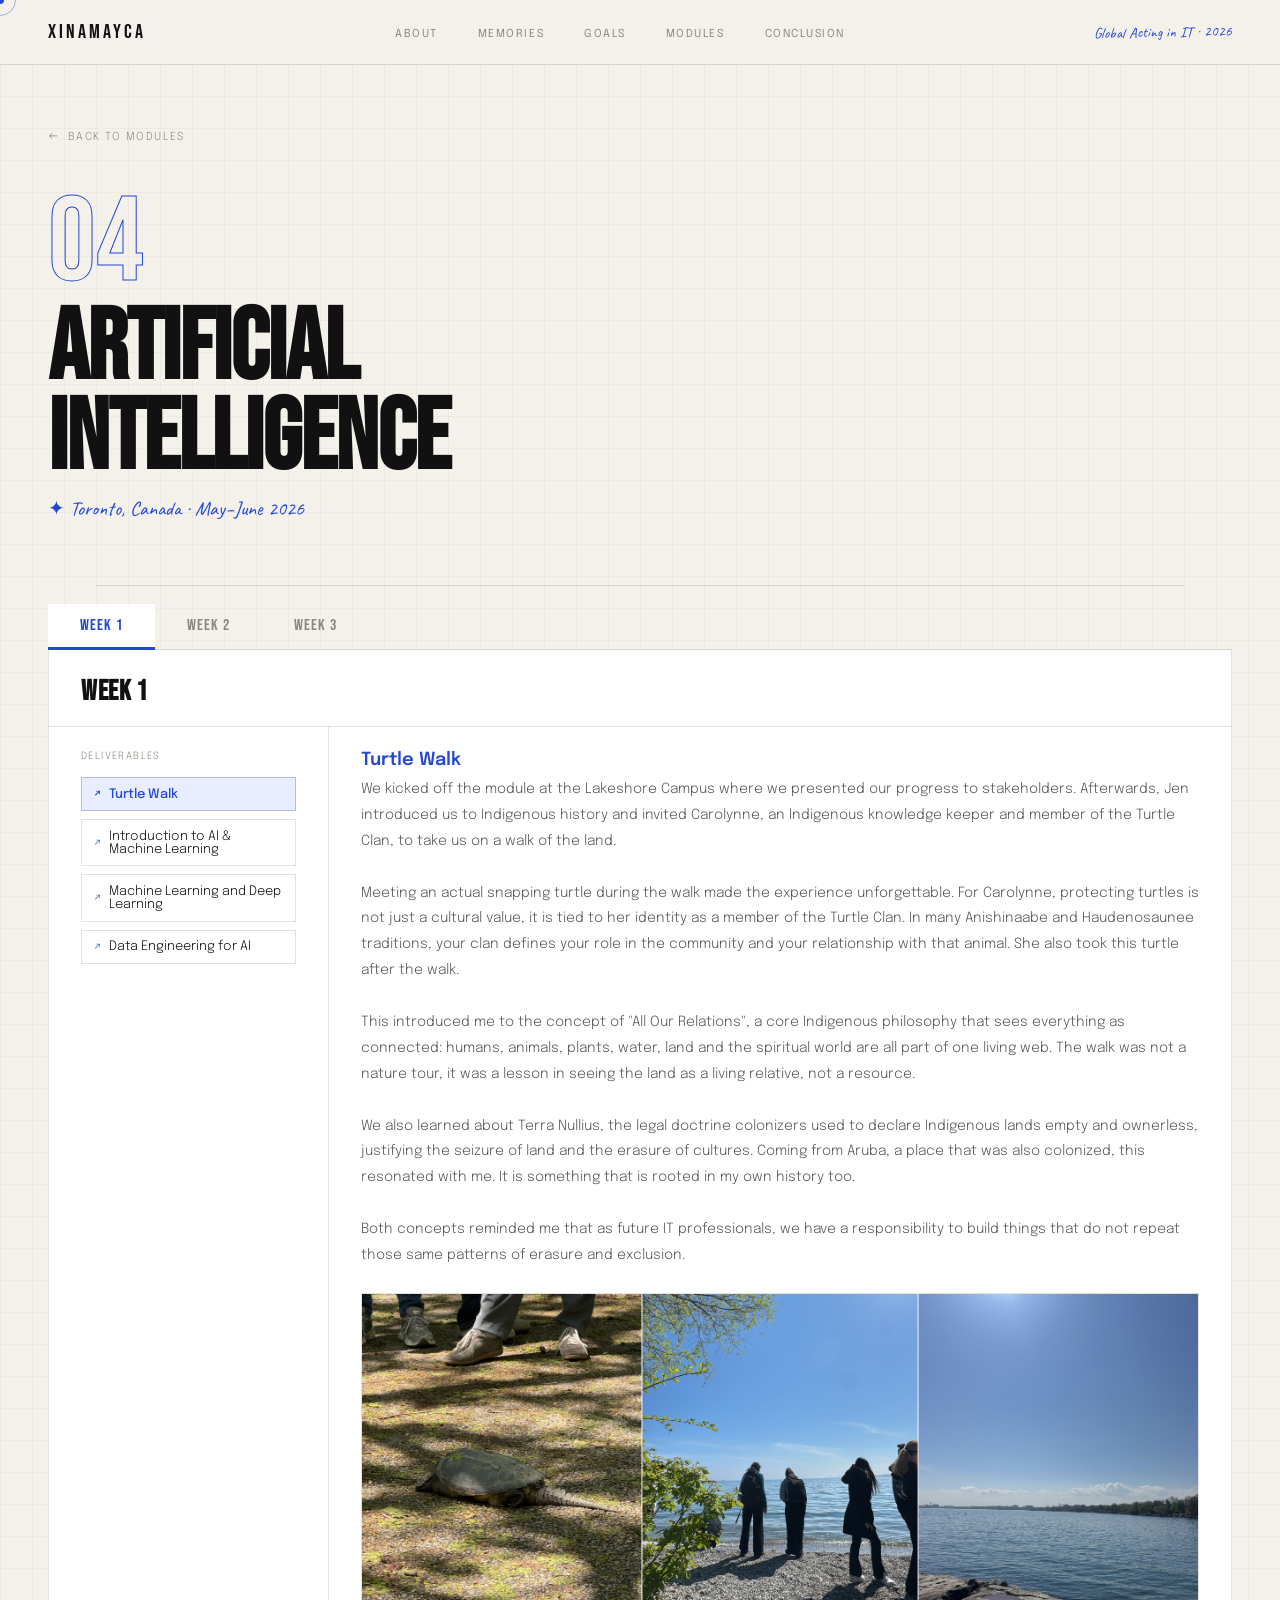
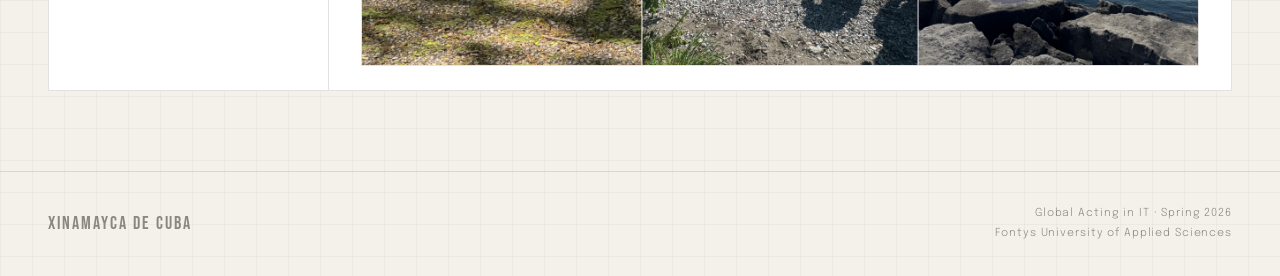
==== commit 6dc3e666: "Add AI week 2 vision/agents sections and week 3 AI infrastructure Co-Authored-By: Claude Opus 4.8 <n" ====
--- a/ai.html
+++ b/ai.html
@@ -50,6 +50,7 @@
   <div class="week-nav reveal">
     <button class="week-tab active" onclick="showWeekAI(1, this)">Week 1</button>
     <button class="week-tab" onclick="showWeekAI(2, this)">Week 2</button>
+    <button class="week-tab" onclick="showWeekAI(3, this)">Week 3</button>
   </div>
 
   <!-- Week 1 -->
@@ -139,12 +140,55 @@
         <p class="week-docs-label">Deliverables</p>
         <ul class="week-doc-list">
           <li class="week-doc-item active" onclick="showDoc('ai2', 'humber', this)">Exploring in the Humber River</li>
+          <li class="week-doc-item" onclick="showDoc('ai2', 'speaker', this)">Guest Speaker</li>
+          <li class="week-doc-item" onclick="showDoc('ai2', 'vision', this)">Computer Vision</li>
+          <li class="week-doc-item" onclick="showDoc('ai2', 'agents', this)">Creating AI Agents</li>
         </ul>
       </div>
       <div class="week-reflection">
         <div class="doc-content active" id="ai2-humber">
           <p class="week-sub">Exploring in the Humber River</p>
           <p class="week-reflection-body">So on a bright and early Monday morning we had the lovely opportunity to go INSIDE of the Humber River. Now many of my classmates did not want to, but I WAS EXCITED!<br><br>We got to wear these funny minion looking costumes and basically we had to collect tiny critters in the river and distinguish them to see if the river is healthy. It turns out the little creatures living in the water can tell you a lot about how healthy the river is, so finding certain ones can be a good sign, and finding many of others can mean a bad sign. I forgot all the names for these creatures, but we were helping them collect data for the river, so Jen and Mike were very grateful for our participation.<br><br>It was such a fun experience and a nice change from sitting in the classroom.</p>
+          <img src="img/Humber_River.png" alt="Exploring in the Humber River" class="doc-img" onclick="openLightbox('img/Humber_River.png')" style="cursor:pointer;">
+        </div>
+        <div class="doc-content" id="ai2-speaker">
+          <p class="week-sub">Machine Learning for Environmental Research</p>
+          <p class="week-reflection-body">We had the opportunity to hear from a guest speaker, Heinz, who shared how he and his team applied machine learning to an ongoing research project in an area that, according to the people living there, was contaminated.<br><br>The challenge was that even though the community was certain something was wrong, the contamination itself was incredibly hard to locate. It had been there for a long time, caused by an old dump site, but the contaminated area underground kept shifting and moving over time. This made it almost impossible to pin down exactly where it was or what it consisted of. The main reason people knew something was wrong was because of the human cost: high rates of sickness, cancer and other health problems in the area.<br><br>The people had a lot of data, but no way to actually visualize it, since the contamination was always moving and changing. This is where machine learning came in. Heinz and his team have been working on this research for five years, and they were finally able to visualize the contamination and deliver the results to the community.<br><br>Unfortunately, the project is still ongoing. Even with the contamination now mapped out, they are still unsure of what solution to bring, and finding one will probably take years. But thanks to machine learning, that process could be a lot faster than it would have been otherwise.<br><br>Overall it was a really interesting topic. What stood out to me most was the human side of it. These people know the area they live in is slowly killing them, but they cannot do much about it, since they live there and moving away would be far too expensive. It was also great to see how many people are involved in projects like these, coming together to help a community that reached out to them. Seeing AI being used for something that genuinely helps people was really nice to witness, and a good reminder of what this technology can be used for.</p>
+          <img src="img/guest.jpeg" alt="Guest speaker session" class="doc-img" onclick="openLightbox('img/guest.jpeg')" style="cursor:pointer;">
+        </div>
+        <div class="doc-content" id="ai2-vision">
+          <p class="week-sub">Computer Vision</p>
+          <p class="week-reflection-body">This lecture introduced us to computer vision, the field focused on getting computers to extract meaning from images and video, the way our eyes and brain do automatically. That "meaning" can be a label like "this is a cat," a location like where the cat is in the frame, or even a full description of the scene. The thing that stuck with me was the core challenge: to a computer, an image is not actually a picture, it is just a grid of numbers. The whole field is essentially about turning that grid of numbers into something useful.<br><br>I will be honest, this was a very difficult subject and the hardest topic for me to grasp out of everything we covered during the module. What helped was seeing how it connected back to the data engineering we had learned with Professor Parisa, since an image is really just numbers in a different shape, and preparing images follows a similar load, inspect and clean routine before a model ever sees them.<br><br>We then looked at the core tasks in computer vision, roughly in order of difficulty. Classification answers "what is in this image?" with a single label for the whole picture. Object detection answers "what is in this image, and where?" by drawing bounding boxes around each object. Segmentation goes even further, labeling every single pixel as belonging to an object or not, outlining the exact shape rather than just a box. More specialized tasks like face recognition and pose estimation are versions of these.<br><br>We also touched on convolutional neural networks, or CNNs, which are what allow models to actually "see" by scanning an image in small pieces to pick out patterns. I will admit this part was pretty confusing for me and is something I would need more time to fully understand.<br><br>To put the theory into practice, we worked through a hands-on lab with Professor Weijing Ma using OpenCV and MediaPipe. We started with basic image manipulation, getting comfortable with the idea that an image really is just an array we can slice and change. We then moved on to color detection, where I learned why a color space like RGB is not always the best choice for isolating a specific color and how switching to a different color space makes the task much easier. The final part was pose detection using MediaPipe, which can identify 33 different body landmarks like shoulders, elbows and knees from a video feed in real time.<br><br>I did not get enough time to fully finish the lab exercise, but it was really nice to see what computer vision is already being used for in day to day life, like workout apps that track your form or self driving cars. I always wondered why it was so hard for AI to classify or generate images, and after this lecture I finally understood why. It is just so complicated, lol.</p>
+          <hr class="doc-divider">
+          <div class="doc-btn-row">
+            <a href="GlobalIT_ComputerVision.html" target="_blank" class="doc-btn">Computer Vision Lab</a>
+          </div>
+        </div>
+        <div class="doc-content" id="ai2-agents">
+          <p class="week-sub">Creating AI Agents</p>
+          <p class="week-reflection-body">In this part of the module we explored how to build AI agents using n8n, a workflow automation tool that lets you connect different apps and APIs together without having to code everything from scratch.<br><br>We learned how to connect APIs from different services and chain them together into automated workflows. For example, we built agents that could pull the latest stock news, and others that could send emails to ourselves automatically. It was eye opening to see how you can stitch together different tools and let an agent handle a task from start to finish on its own.<br><br>What I took away from this was a much better understanding of what people actually mean when they talk about "AI agents." Rather than a single model doing one thing, it is about connecting multiple services and letting them work together to complete a goal, like gathering information and then acting on it.<br><br>Unfortunately I am not able to show my workflow here, as my n8n subscription has since run out and I can no longer log in to access it. But the concepts I learned about connecting APIs and automating tasks with agents are something I would definitely like to explore more in the future.</p>
+          <img src="img/agent_email.png" alt="n8n AI agent email workflow" class="doc-img" onclick="openLightbox('img/agent_email.png')" style="cursor:pointer;">
+        </div>
+      </div>
+    </div>
+  </div>
+
+  <!-- Week 3 -->
+  <div class="week-panel" id="ai-week-3">
+    <div class="week-panel-header">
+      <h2 class="week-panel-title">Week 3</h2>
+    </div>
+    <div class="week-panel-body">
+      <div class="week-docs">
+        <p class="week-docs-label">Deliverables</p>
+        <ul class="week-doc-list">
+          <li class="week-doc-item active" onclick="showDoc('ai3', 'infra', this)">AI Infrastructure</li>
+        </ul>
+      </div>
+      <div class="week-reflection">
+        <div class="doc-content active" id="ai3-infra">
+          <p class="week-sub">AI Infrastructure &amp; Responsible AI</p>
+          <p class="week-reflection-body">This lecture focused on the physical backbone that makes modern AI possible and the principles that should guide how it is used. We learned how AI infrastructure differs from traditional IT, shifting from CPUs to GPUs and TPUs, running massively in parallel and needing far more power and cooling.<br><br>We covered the three things that drive AI: compute, data and algorithms, and how AI can be pictured as an iceberg, where users only see the apps at the top while the models, hardware and data centers stay hidden underneath. On the technical side we looked at why GPUs are so important for AI, since the math behind it is highly parallel, and I was surprised to learn that memory is actually the biggest bottleneck in AI hardware. This is also a big reason why GPUs are so expensive these days, since the demand for them in AI is huge.<br><br>The second half shifted from "can we build it" to "should we, and how." We learned the difference between ethical AI (the broad principles like fairness and privacy) and responsible AI (actually putting those into practice through transparency, accountability and compliance), and looked at the environmental cost of AI, from its huge energy use to the water needed to cool data centers.<br><br>What stuck with me most is that AI is not just clever algorithms. It sits on top of an enormous, expensive and energy hungry physical foundation, and that scale is exactly what makes responsibility and sustainability so important.</p>
         </div>
       </div>
     </div>
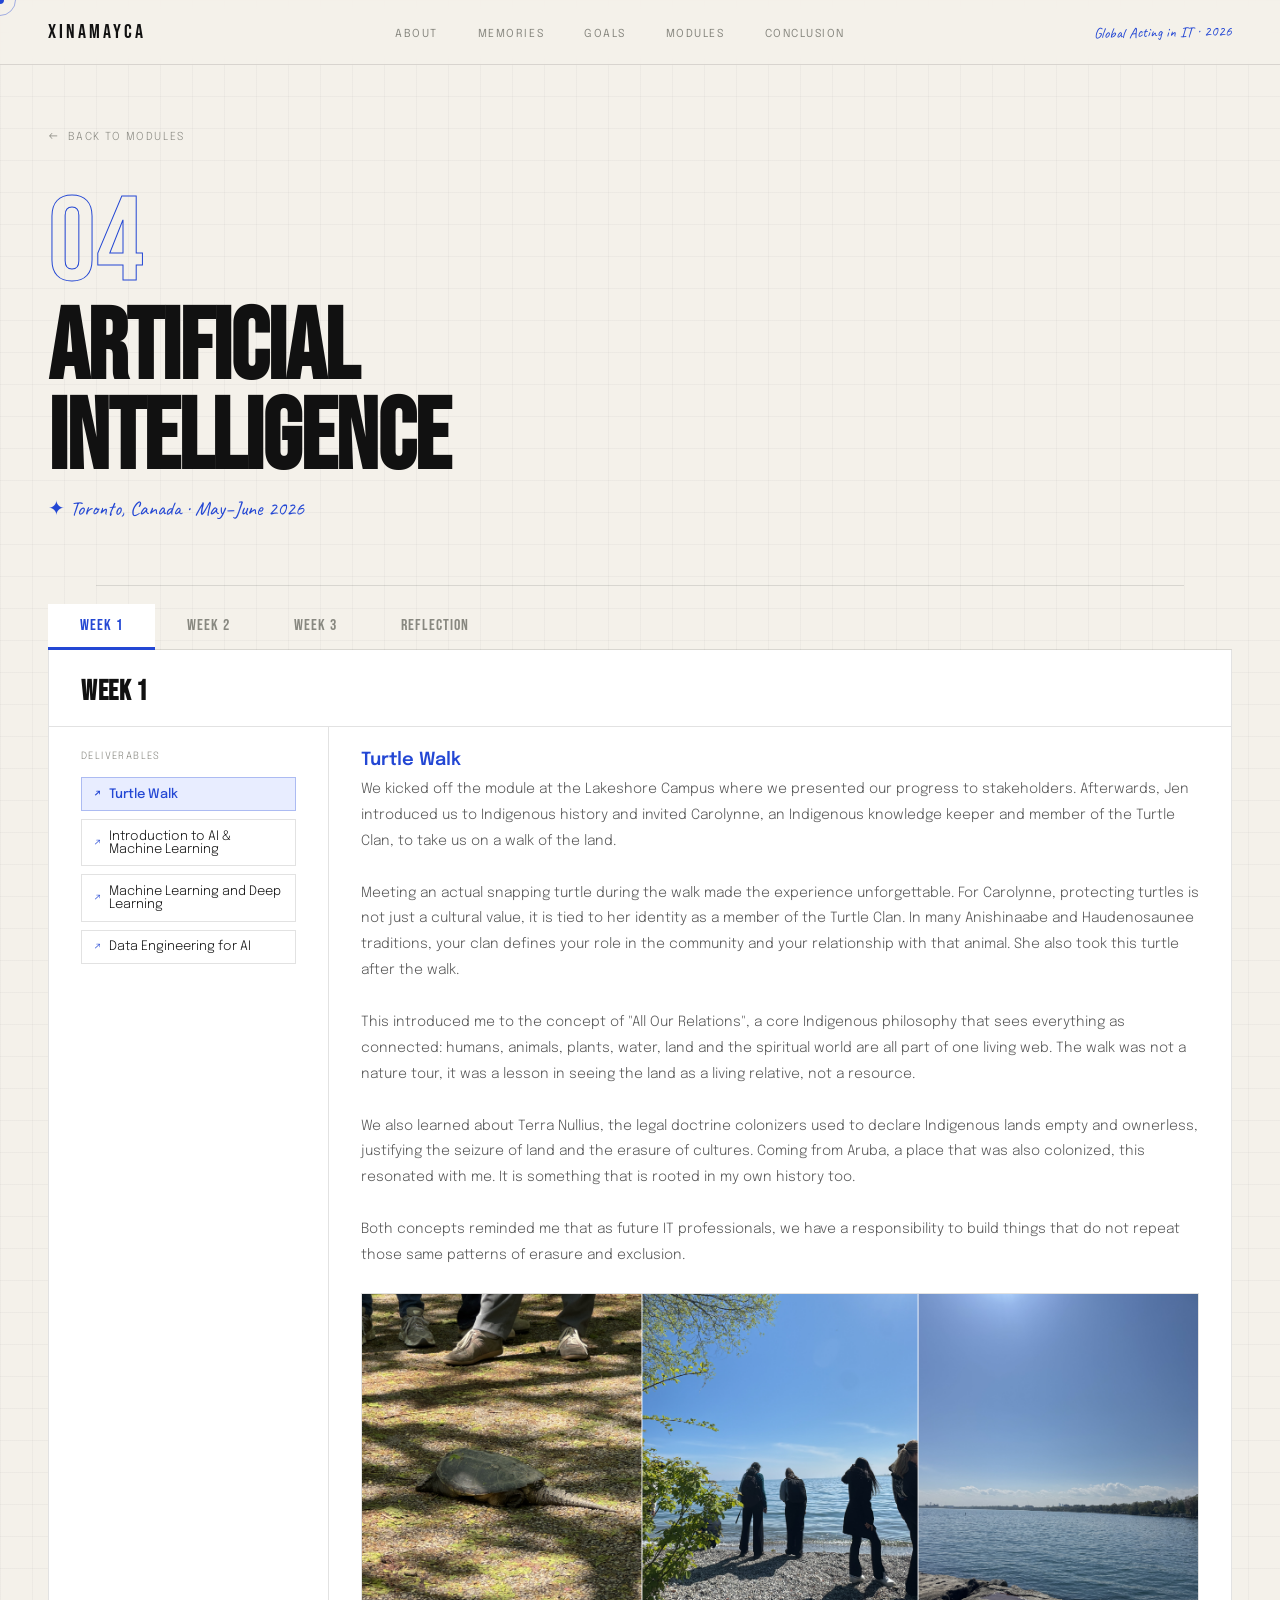
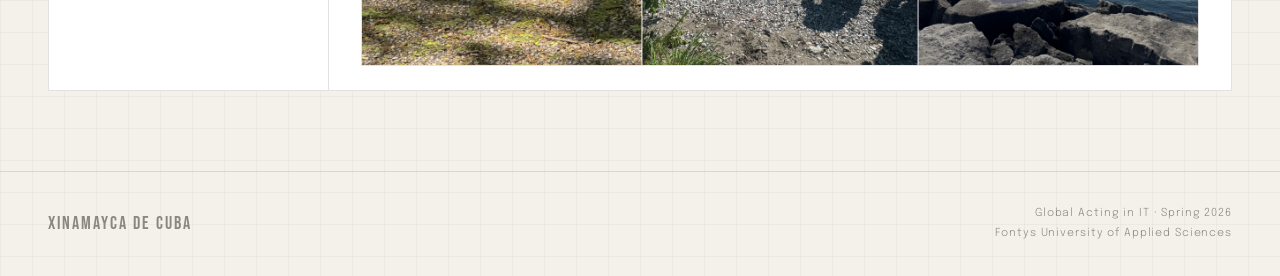
==== commit 9e246024: "Add project testing feedback section and personal reflection tab Co-Authored-By: Claude Opus 4.8 <no" ====
--- a/ai.html
+++ b/ai.html
@@ -51,6 +51,7 @@
     <button class="week-tab active" onclick="showWeekAI(1, this)">Week 1</button>
     <button class="week-tab" onclick="showWeekAI(2, this)">Week 2</button>
     <button class="week-tab" onclick="showWeekAI(3, this)">Week 3</button>
+    <button class="week-tab" onclick="showWeekAI(4, this)">Reflection</button>
   </div>
 
   <!-- Week 1 -->
@@ -183,12 +184,56 @@
         <p class="week-docs-label">Deliverables</p>
         <ul class="week-doc-list">
           <li class="week-doc-item active" onclick="showDoc('ai3', 'infra', this)">AI Infrastructure</li>
+          <li class="week-doc-item" onclick="showDoc('ai3', 'testing', this)">Project Testing, Feedback &amp; End Users</li>
         </ul>
       </div>
       <div class="week-reflection">
         <div class="doc-content active" id="ai3-infra">
           <p class="week-sub">AI Infrastructure &amp; Responsible AI</p>
           <p class="week-reflection-body">This lecture focused on the physical backbone that makes modern AI possible and the principles that should guide how it is used. We learned how AI infrastructure differs from traditional IT, shifting from CPUs to GPUs and TPUs, running massively in parallel and needing far more power and cooling.<br><br>We covered the three things that drive AI: compute, data and algorithms, and how AI can be pictured as an iceberg, where users only see the apps at the top while the models, hardware and data centers stay hidden underneath. On the technical side we looked at why GPUs are so important for AI, since the math behind it is highly parallel, and I was surprised to learn that memory is actually the biggest bottleneck in AI hardware. This is also a big reason why GPUs are so expensive these days, since the demand for them in AI is huge.<br><br>The second half shifted from "can we build it" to "should we, and how." We learned the difference between ethical AI (the broad principles like fairness and privacy) and responsible AI (actually putting those into practice through transparency, accountability and compliance), and looked at the environmental cost of AI, from its huge energy use to the water needed to cool data centers.<br><br>What stuck with me most is that AI is not just clever algorithms. It sits on top of an enormous, expensive and energy hungry physical foundation, and that scale is exactly what makes responsibility and sustainability so important.</p>
+          <p class="week-sub">GPU Infrastructure Lab</p>
+          <p class="week-reflection-body">In this lab we connected to a real GPU in Google Colab and ran some experiments in PyTorch. I will be honest, I mostly followed the steps without fully understanding every line, but the main point still came together for me.<br><br>The lab compared how long the same task took on a CPU versus a GPU, and the GPU was much faster, around 24 to 48 times. Seeing that made it click: GPUs can do thousands of small calculations at once, which is exactly what AI needs. I also watched the GPU memory fill up, which showed me why memory is such a big bottleneck.</p>
+          <hr class="doc-divider">
+          <div class="doc-btn-row">
+            <a href="gpu-lab.pdf" target="_blank" class="doc-btn">GPU Lab</a>
+          </div>
+        </div>
+        <div class="doc-content" id="ai3-testing">
+          <p class="week-sub">Project Testing, Feedback &amp; End Users</p>
+          <p class="week-reflection-body">Towards the end of the module we showed our product to landscaping students to get their feedback, since they represented our actual end users. We walked them through our mobile app and dashboard, and Aidan demonstrated how to add a tree, as well as showing off the AI feature he created that can identify a tree.<br><br>The response was mostly positive, which was really encouraging to hear after all the work we had put in. They also gave us some thoughtful suggestions for features that would be nice to have. These included:</p>
+          <ul class="week-list-body">
+            <li>The ability for a visitor to report something wrong without it being an existing entry, and have it show up on the map</li>
+            <li>A set of guidelines on the home page, like "pick up your trash" and "don't pick flowers"</li>
+            <li>A filtering option to see if a plant appears in different areas</li>
+            <li>Slightly bigger fonts and improved colors for readability</li>
+            <li>Labels for each entry, such as "invasive" or "rare," along with the ability to create new labels</li>
+            <li>Adding stress test data to demonstrate that our application can handle a heavy load during the final presentation</li>
+          </ul>
+          <p class="week-reflection-body" style="margin-top:1rem;">Unfortunately, with only two days left, we were not able to implement some of these. Even so, it was really valuable to hear directly from the people who would actually use the product, and these suggestions are something that could easily be picked up and built on by future students carrying the project forward.</p>
+          <img src="img/End_users.png" alt="Testing the product with landscaping students" class="doc-img" onclick="openLightbox('img/End_users.png')" style="cursor:pointer;">
+          <p class="week-reflection-body" style="margin-top:1rem;">If you look behind Aidan in the first picture you can spot the tree we used as a demonstration.</p>
+          <img src="img/test_tree.png" alt="The tree used for the AI identification demonstration" class="doc-img" onclick="openLightbox('img/test_tree.png')" style="cursor:pointer;">
+        </div>
+      </div>
+    </div>
+  </div>
+
+  <!-- Reflection -->
+  <div class="week-panel" id="ai-week-4">
+    <div class="week-panel-header">
+      <h2 class="week-panel-title">Reflection</h2>
+    </div>
+    <div class="week-panel-body">
+      <div class="week-docs">
+        <p class="week-docs-label">Deliverables</p>
+        <ul class="week-doc-list">
+          <li class="week-doc-item active" onclick="showDoc('ai4', 'reflection', this)">Personal Reflection</li>
+        </ul>
+      </div>
+      <div class="week-reflection">
+        <div class="doc-content active" id="ai4-reflection">
+          <p class="week-sub">Personal Reflection</p>
+          <p class="week-reflection-body">Overall, I had a great experience in Toronto, at Humber, and during this project. I remember at the start I did not even know what an arboretum was, and here I actually got to experience one for myself.<br><br>I also remember my first reaction to the project being something like "ew, a project about the health of trees, I know nothing about trees." But after being here and seeing how much people care about their trees, my whole perspective shifted. It was genuinely inspiring. I love that people love their trees so much that there is an entire field of study dedicated to landscaping and caring for them. It completely changed the way I think about it, and I take back my initial judgment.<br><br>It was not only the trees, but the history of the land in general. It was very educational to learn about the colonization that happened on this land and how it still affects it to this day, like the highways being a danger for turtles or the health of the river possibly declining because of pollution. These are all things that came with colonialism in the past, and it was eye opening to see how that history is still connected to the environment now, as well as how deeply it affected the original people of this land.<br><br>As for the IT topics, my goal in each module has always been to take away something new that I could apply in my later studies. I think I learned more in this module than in all the previous ones, thanks to the great structure and all the professors involved. Some of the main things I took away were the different types of machine learning, how to prepare data, and how to test AI models. I also learned just how expensive and costly it is to run these big models, and that there really should be governance soon around how AI is used. Coming from knowing basically nothing about AI, I now feel like I have a solid foundation to build upon, and more importantly, one that I am genuinely interested in building upon. AI is such an upcoming field, and it is in our hands to control how it continues to grow. This module really caught my interest, and AI is definitely something I would like to study further.</p>
         </div>
       </div>
     </div>
--- a/style.css
+++ b/style.css
@@ -88,7 +88,6 @@
 .hero-map path { fill: none; transition: fill .3s; }
 .hero-map:hover path { fill: var(--blue); }
 .hero-map-at:hover path { fill: url(#fill-at); }
-.hero-map-ca:hover path, .hero-map-gr:hover path { fill: none; }
 .hero-map-link { display: contents; cursor: none; }
 .map-tooltip-wrap { position: absolute; }
 .map-tooltip-wrap::after { content: attr(data-tooltip); position: absolute; bottom: calc(100% + 8px); top: auto; left: 50%; transform: translateX(-50%); background: var(--black); color: white; font-family: 'Epilogue', sans-serif; font-size: 11px; letter-spacing: .08em; white-space: nowrap; padding: .4rem .75rem; pointer-events: none; opacity: 0; transition: opacity .2s; z-index: 9999; }
